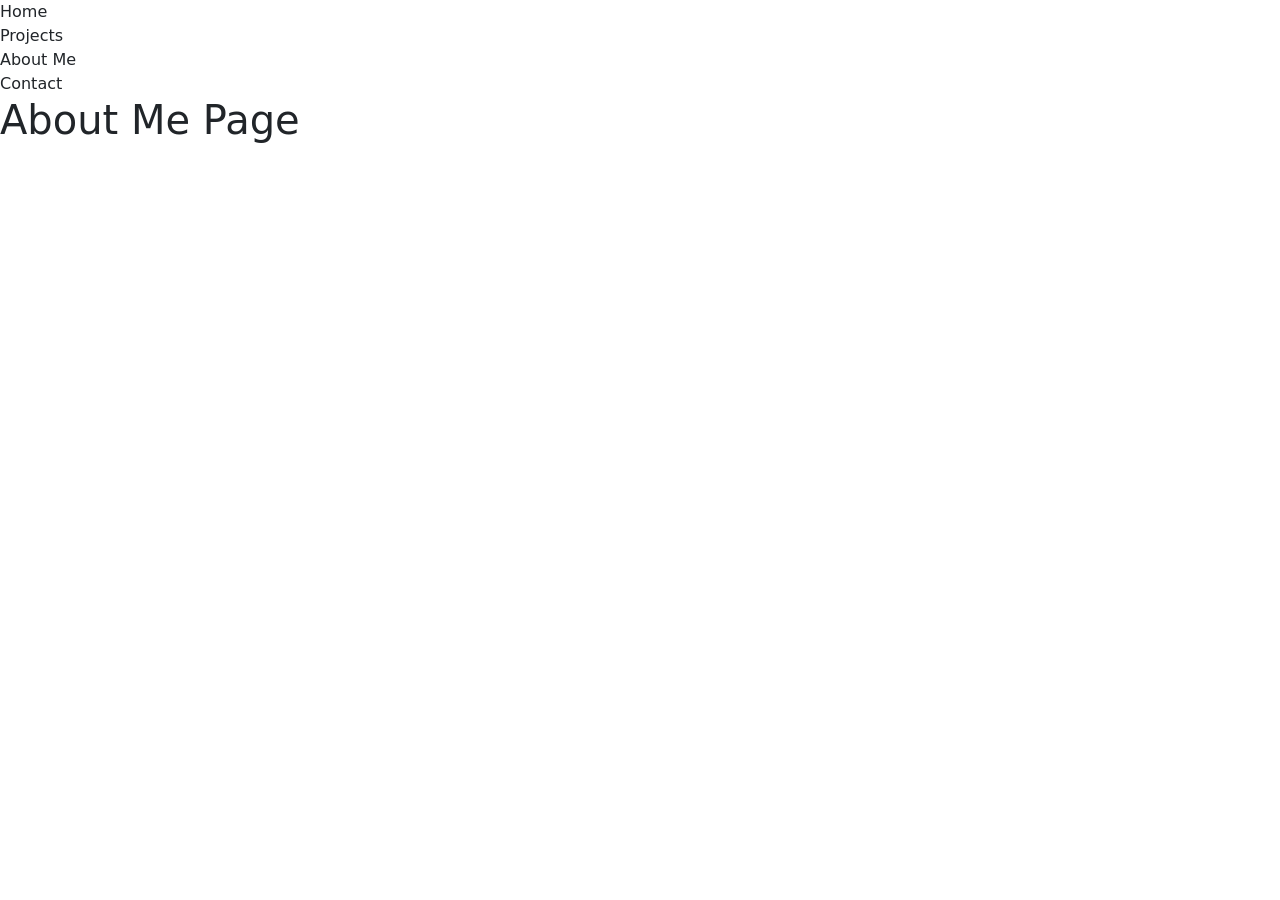
==== about.html @ b81b3b2b "Initial commit" ====
<!-- Home Page -->
<!-- 
In this assignment, you will need to create your own digital portfolio. 
You can use HTM, CSS, Bootstrap, JavaScript and/or any other frontend framework.
DUE: APRIL 14
-->
<!DOCTYPE html>
<html lang="en">
<head>
    <meta charset="UTF-8">
    <meta name="viewport" content="width=device-width, initial-scale=1.0">
    <title>About Me</title>
    <link href="https://cdn.jsdelivr.net/npm/bootstrap@5.3.8/dist/css/bootstrap.min.css" rel="stylesheet" integrity="sha384-sRIl4kxILFvY47J16cr9ZwB07vP4J8+LH7qKQnuqkuIAvNWLzeN8tE5YBujZqJLB" crossorigin="anonymous"></linkink>
</head>
<body>
    <!-- Navigation Ribbon -->
    <div class="navigation-ribbon">
        <a href="home.html" class="nav-link">Home</a>
        <a href="projects.html" class="nav-link">Projects</a>
        <a href="about.html" class="nav-link">About Me</a>
        <a href="contact.html" class="nav-link">Contact</a>
    </div>
    <!-- The main section of the page -->
    <div class="main-container">
        <h1>About Me Page</h1>
    </div>
    <!-- Video and Ribbon container -->
    <div class="video-ribbon">
        <video autoplay muted loop playsinline class="bg-video">
            <source src="your-video.mp4" type="video/mp4">
            Your browser does not support the video tag.
        </video>

    </div>
    <script src="https://cdn.jsdelivr.net/npm/bootstrap@5.3.8/dist/js/bootstrap.bundle.min.js" integrity="sha384-FKyoEForCGlyvwx9Hj09JcYn3nv7wiPVlz7YYwJrWVcXK/BmnVDxM+D2scQbITxI" crossorigin="anonymous"></script>
</body>
</html>
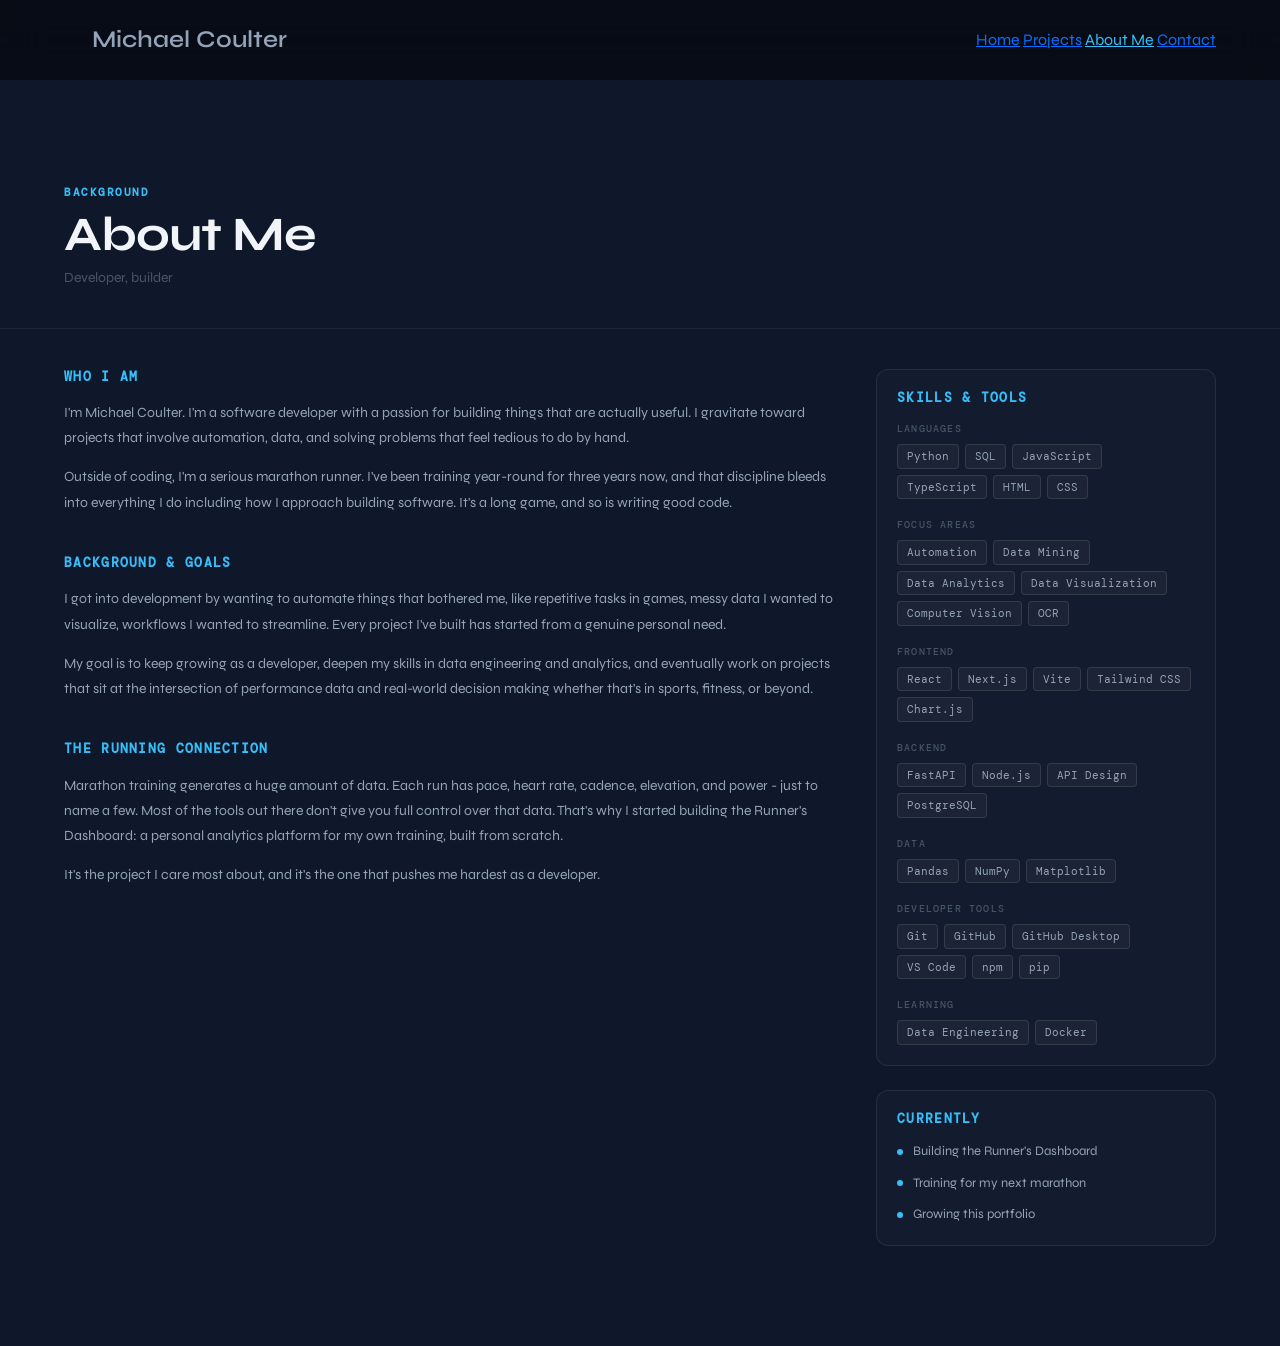
==== commit 0193b025: "Finished portfolio" ====
--- a/about.html
+++ b/about.html
@@ -1,37 +1,138 @@
-<!-- Home Page -->
-<!-- 
-In this assignment, you will need to create your own digital portfolio. 
-You can use HTM, CSS, Bootstrap, JavaScript and/or any other frontend framework.
-DUE: APRIL 14
--->
 <!DOCTYPE html>
 <html lang="en">
 <head>
     <meta charset="UTF-8">
     <meta name="viewport" content="width=device-width, initial-scale=1.0">
-    <title>About Me</title>
-    <link href="https://cdn.jsdelivr.net/npm/bootstrap@5.3.8/dist/css/bootstrap.min.css" rel="stylesheet" integrity="sha384-sRIl4kxILFvY47J16cr9ZwB07vP4J8+LH7qKQnuqkuIAvNWLzeN8tE5YBujZqJLB" crossorigin="anonymous"></linkink>
+    <title>About</title>
+    <link href="https://cdn.jsdelivr.net/npm/bootstrap@5.3.8/dist/css/bootstrap.min.css" rel="stylesheet" integrity="sha384-sRIl4kxILFvY47J16cr9ZwB07vP4J8+LH7qKQnuqkuIAvNWLzeN8tE5YBujZqJLB" crossorigin="anonymous">
+    <link href="https://fonts.googleapis.com/css2?family=DM+Mono:wght@400;500&family=Syne:wght@400;600;700&display=swap" rel="stylesheet">
+    <link href="portfolio.css" rel="stylesheet">
+    <link href="about.css" rel="stylesheet">
 </head>
 <body>
-    <!-- Navigation Ribbon -->
-    <div class="navigation-ribbon">
-        <a href="home.html" class="nav-link">Home</a>
-        <a href="projects.html" class="nav-link">Projects</a>
-        <a href="about.html" class="nav-link">About Me</a>
-        <a href="contact.html" class="nav-link">Contact</a>
+    <nav class="navigation-ribbon">
+        <div class="nav-container">
+            <div><a href="index.html" class="btn-name">Michael Coulter</a></div>
+            <div class="nav-links">
+                <a href="index.html">Home</a>
+                <a href="projects.html">Projects</a>
+                <a href="about.html" class="active">About Me</a>
+                <a href="contact.html">Contact</a>
+            </div>
+        </div>
+    </nav>
+    <div class="about-page-header">
+        <span class="about-page-label">Background</span>
+        <h1 class="about-page-title">About Me</h1>
+        <p class="about-page-sub">Developer, builder</p>
     </div>
-    <!-- The main section of the page -->
-    <div class="main-container">
-        <h1>About Me Page</h1>
+    <div class="about-main">
+        <div class="about-left">
+            <div class="about-block">
+                <h2 class="about-block-title">Who I am</h2>
+                <p class="about-text">I'm Michael Coulter. I'm a software developer with a passion for building things that are actually useful. I gravitate toward projects that involve automation, data, and solving problems that feel tedious to do by hand.</p>
+                <p class="about-text">Outside of coding, I'm a serious marathon runner. I've been training year-round for three years now, and that discipline bleeds into everything I do including how I approach building software. It's a long game, and so is writing good code.</p>
+            </div>
+            <div class="about-block">
+                <h2 class="about-block-title">Background & goals</h2>
+                <p class="about-text">I got into development by wanting to automate things that bothered me, like repetitive tasks in games, messy data I wanted to visualize, workflows I wanted to streamline. Every project I've built has started from a genuine personal need.</p>
+                <p class="about-text">My goal is to keep growing as a developer, deepen my skills in data engineering and analytics, and eventually work on projects that sit at the intersection of performance data and real-world decision making whether that's in sports, fitness, or beyond.</p>
+            </div>
+            <div class="about-block">
+                <h2 class="about-block-title">The running connection</h2>
+                <p class="about-text">Marathon training generates a huge amount of data. Each run has pace, heart rate, cadence, elevation, and power - just to name a few. Most of the tools out there don't give you full control over that data. That's why I started building the Runner's Dashboard: a personal analytics platform for my own training, built from scratch.</p>
+                <p class="about-text">It's the project I care most about, and it's the one that pushes me hardest as a developer.</p>
+            </div>
+        </div>
+        <div class="about-right">
+            <div class="skills-block">
+                <h2 class="about-block-title">Skills & tools</h2>
+                <div class="skills-group">
+                    <span class="skills-group-label">Languages</span>
+                    <div class="skills-list">
+                        <span class="skill-pill">Python</span>
+                        <span class="skill-pill">SQL</span>
+                        <span class="skill-pill">JavaScript</span>
+                        <span class="skill-pill">TypeScript</span>
+                        <span class="skill-pill">HTML</span>
+                        <span class="skill-pill">CSS</span>
+                    </div>
+                </div>
+                <div class="skills-group">
+                    <span class="skills-group-label">Focus Areas</span>
+                    <div class="skills-list">
+                        <span class="skill-pill">Automation</span>
+                        <span class="skill-pill">Data Mining</span>
+                        <span class="skill-pill">Data Analytics</span>
+                        <span class="skill-pill">Data Visualization</span>
+                        <span class="skill-pill">Computer Vision</span>
+                        <span class="skill-pill">OCR</span>
+                    </div>
+                </div>
+                <div class="skills-group">
+                    <span class="skills-group-label">Frontend</span>
+                    <div class="skills-list">
+                        <span class="skill-pill">React</span>
+                        <span class="skill-pill">Next.js</span>
+                        <span class="skill-pill">Vite</span>
+                        <span class="skill-pill">Tailwind CSS</span>
+                        <span class="skill-pill">Chart.js</span>
+                    </div>
+                </div>
+                <div class="skills-group">
+                    <span class="skills-group-label">Backend</span>
+                    <div class="skills-list">
+                        <span class="skill-pill">FastAPI</span>
+                        <span class="skill-pill">Node.js</span>
+                        <span class="skill-pill">API Design</span>
+                        <span class="skill-pill">PostgreSQL</span>
+                    </div>
+                </div>
+                <div class="skills-group">
+                    <span class="skills-group-label">Data</span>
+                    <div class="skills-list">
+                        <span class="skill-pill">Pandas</span>
+                        <span class="skill-pill">NumPy</span>
+                        <span class="skill-pill">Matplotlib</span>
+                    </div>
+                </div>
+                <div class="skills-group">
+                    <span class="skills-group-label">Developer Tools</span>
+                    <div class="skills-list">
+                        <span class="skill-pill">Git</span>
+                        <span class="skill-pill">GitHub</span>
+                        <span class="skill-pill">GitHub Desktop</span>
+                        <span class="skill-pill">VS Code</span>
+                        <span class="skill-pill">npm</span>
+                        <span class="skill-pill">pip</span>
+                    </div>
+                </div>
+                <div class="skills-group">
+                    <span class="skills-group-label">Learning</span>
+                    <div class="skills-list">
+                        <span class="skill-pill">Data Engineering</span>
+                        <span class="skill-pill">Docker</span>
+                    </div>
+                </div>
+            </div>
+            <div class="currently-block">
+                <h2 class="about-block-title">Currently</h2>
+                <ul class="currently-list">
+                    <li class="currently-item">
+                        <span class="currently-dot"></span>
+                        <span>Building the Runner's Dashboard</span>
+                    </li>
+                    <li class="currently-item">
+                        <span class="currently-dot"></span>
+                        <span>Training for my next marathon</span>
+                    </li>
+                    <li class="currently-item">
+                        <span class="currently-dot"></span>
+                        <span>Growing this portfolio</span>
+                    </li>
+                </ul>
+            </div>
+        </div>
     </div>
-    <!-- Video and Ribbon container -->
-    <div class="video-ribbon">
-        <video autoplay muted loop playsinline class="bg-video">
-            <source src="your-video.mp4" type="video/mp4">
-            Your browser does not support the video tag.
-        </video>
-
-    </div>
-    <script src="https://cdn.jsdelivr.net/npm/bootstrap@5.3.8/dist/js/bootstrap.bundle.min.js" integrity="sha384-FKyoEForCGlyvwx9Hj09JcYn3nv7wiPVlz7YYwJrWVcXK/BmnVDxM+D2scQbITxI" crossorigin="anonymous"></script>
 </body>
-</html>+</html>
--- a/portfolio.css
+++ b/portfolio.css
@@ -0,0 +1,45 @@
+
+
+body {
+    margin-top: 5%;
+    font-family: 'Syne', sans-serif; 
+    background-color: #0f172a;
+    color: white;
+}
+
+/* NAVIGATION RIBBON  */
+.navigation-ribbon {
+    position: fixed;
+    top: 0;
+    width: 100%;
+    padding: 10px 0;
+    z-index: 1000;
+    background-color: #00000078;
+    -webkit-backdrop-filter: blur(20px);
+    backdrop-filter: blur(20px);
+}
+.nav-container {
+    width: 90%;
+    margin: auto;
+    display: flex;
+    justify-content: space-between;
+    align-items: center;
+}
+
+/* NAVIGATION NAME */
+.btn-name {
+    font-family: 'Syne', sans-serif;
+    font-size: 24px;
+    font-weight: 600;
+    padding: 12px 28px;
+    border-radius: 8px;
+    color: #94a3b8;
+    text-decoration: none;
+    transition: border-color 0.2s ease, color 0.2s ease, transform 0.15s ease;
+    display: inline-block;
+}
+.btn-name:hover {
+    border-color: rgba(255,255,255,0.35);
+    color: #e2e8f0;
+    transform: translateY(-1px);
+}
--- a/about.css
+++ b/about.css
@@ -0,0 +1,141 @@
+ /* ########## HEADER ##########  */
+.about-page-header {
+    padding: 120px 5% 40px;
+    border-bottom: 0.5px solid rgba(255,255,255,0.07);
+    margin-bottom: 40px;
+}
+.about-page-label {
+    font-size: 11px;
+    font-weight: 600;
+    letter-spacing: 0.14em;
+    text-transform: uppercase;
+    color: #38bdf8;
+    display: block;
+    margin-bottom: 10px;
+    font-family: 'DM Mono', monospace;
+}
+.about-page-title {
+    font-size: 48px;
+    font-weight: 700;
+    color: #f1f5f9;
+    margin: 0 0 8px;
+    letter-spacing: -0.02em;
+    line-height: 1;
+}
+.about-page-sub {
+    font-size: 14px;
+    color: #475569;
+    margin: 0;
+}
+
+.about-main {
+    display: grid;
+    grid-template-columns: 1fr 340px;
+    gap: 40px;
+    padding: 0 5% 100px;
+    align-items: start;
+}
+
+/* ########## LEFT SECTION ########## */
+.about-block {
+    margin-bottom: 40px;
+}
+.about-block-title {
+    font-size: 13px;
+    font-weight: 600;
+    letter-spacing: 0.1em;
+    text-transform: uppercase;
+    color: #38bdf8;
+    margin: 0 0 16px;
+    font-family: 'DM Mono', monospace;
+    text-decoration: none;
+}
+.about-text {
+    font-size: 14px;
+    color: #94a3b8;
+    line-height: 1.8;
+    margin: 0 0 14px;
+}
+.about-text:last-child { margin-bottom: 0; }
+
+/* ########## RIGHT SECTION ########## */
+.about-right {
+    position: sticky;
+    top: 90px;
+    display: flex;
+    flex-direction: column;
+    gap: 24px;
+}
+.skills-block, .currently-block {
+    background: rgba(255,255,255,0.02);
+    border: 0.5px solid rgba(255,255,255,0.08);
+    border-radius: 12px;
+    padding: 20px;
+}
+.skills-group {
+    margin-bottom: 18px;
+}
+.skills-group:last-child { margin-bottom: 0; }
+.skills-group-label {
+    font-size: 10px;
+    font-family: 'DM Mono', monospace;
+    font-weight: 500;
+    letter-spacing: 0.12em;
+    text-transform: uppercase;
+    color: #475569;
+    display: block;
+    margin-bottom: 8px;
+}
+.skills-list {
+    display: flex;
+    flex-wrap: wrap;
+    gap: 6px;
+}
+.skill-pill {
+    font-size: 11px;
+    font-family: 'DM Mono', monospace;
+    color: #94a3b8;
+    background: rgba(255,255,255,0.04);
+    border: 0.5px solid rgba(255,255,255,0.1);
+    border-radius: 4px;
+    padding: 3px 9px;
+}
+
+/*  Currently */
+.currently-list {
+    list-style: none;
+    padding: 0;
+    margin: 0;
+    display: flex;
+    flex-direction: column;
+    gap: 12px;
+}
+.currently-item {
+    display: flex;
+    align-items: center;
+    gap: 10px;
+    font-size: 13px;
+    color: #94a3b8;
+}
+.currently-dot {
+    width: 6px;
+    height: 6px;
+    border-radius: 50%;
+    background: #38bdf8;
+    flex-shrink: 0;
+    animation: blink 2s ease-in-out infinite;
+}
+.currently-dot:nth-child(odd) { animation-delay: 0.5s; }
+@keyframes blink {
+    0%, 100% { opacity: 1; }
+    50%       { opacity: 0.3; }
+}
+
+
+/* ########## NAV LINKS ########## */
+.nav-links a.active { color: #38bdf8; }
+
+@media (max-width: 800px) {
+    .about-main { grid-template-columns: 1fr; }
+    .about-right { position: static; }
+}
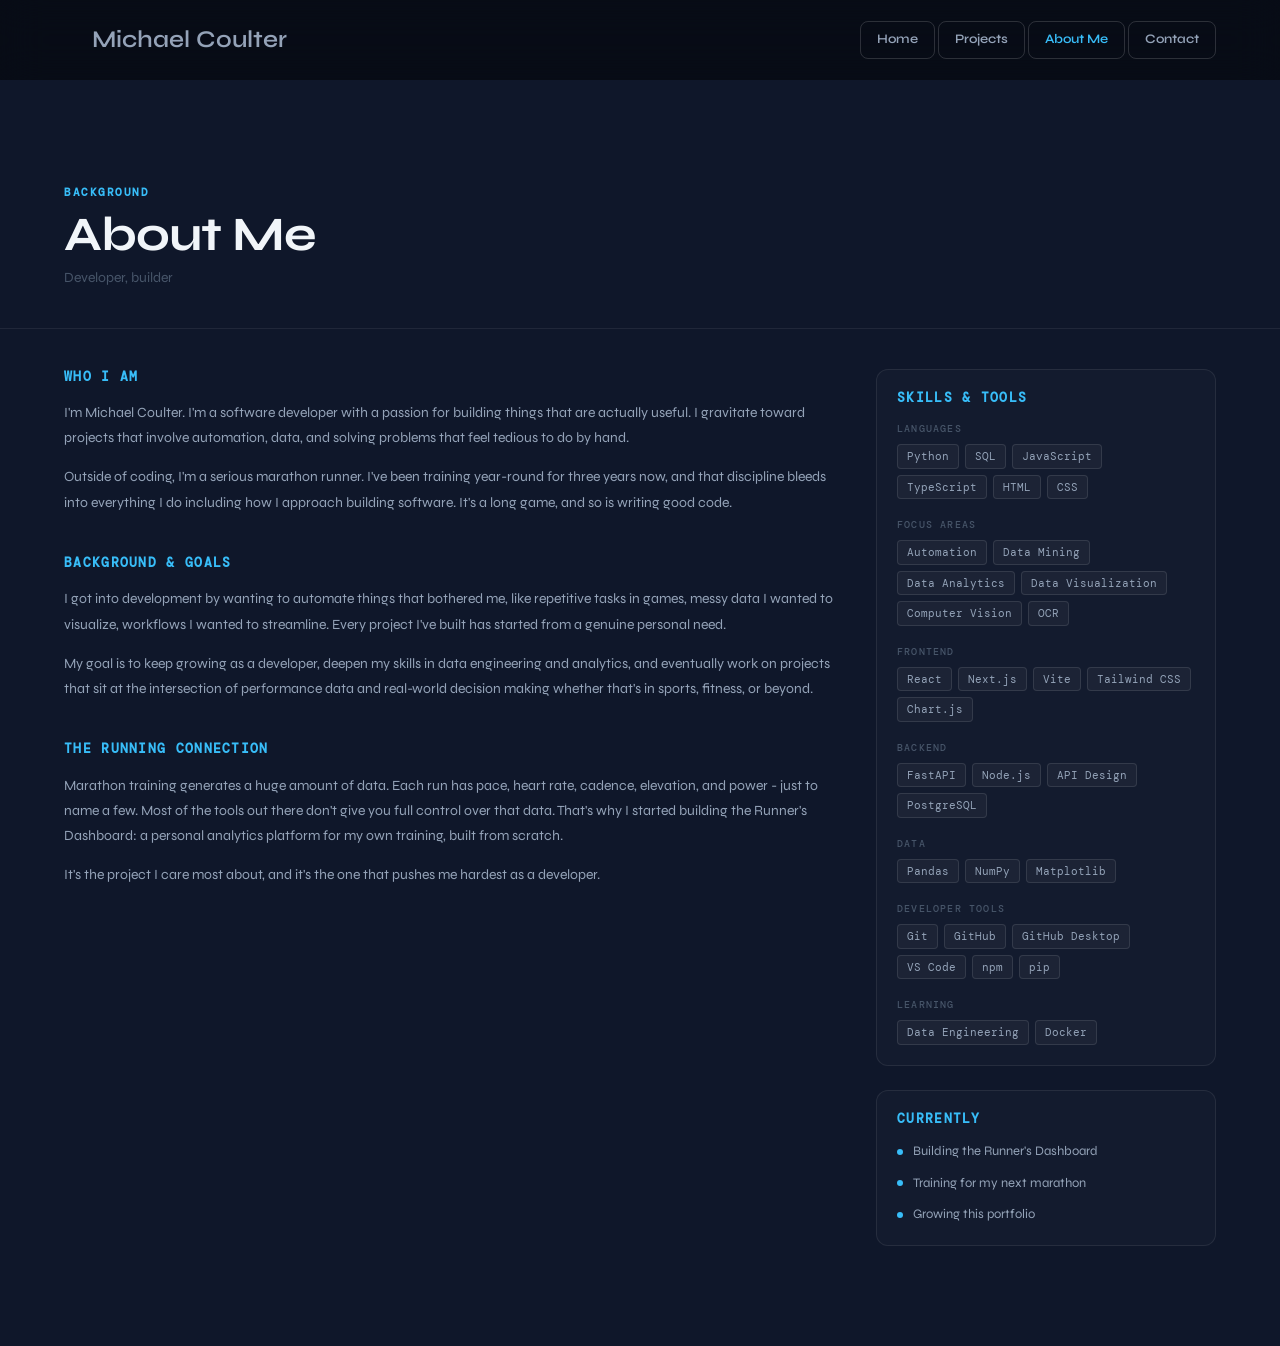
==== commit 211678dc: "Styled nav-links" ====
--- a/about.html
+++ b/about.html
@@ -3,7 +3,7 @@
 <head>
     <meta charset="UTF-8">
     <meta name="viewport" content="width=device-width, initial-scale=1.0">
-    <title>About</title>
+    <title>About Me</title>
     <link href="https://cdn.jsdelivr.net/npm/bootstrap@5.3.8/dist/css/bootstrap.min.css" rel="stylesheet" integrity="sha384-sRIl4kxILFvY47J16cr9ZwB07vP4J8+LH7qKQnuqkuIAvNWLzeN8tE5YBujZqJLB" crossorigin="anonymous">
     <link href="https://fonts.googleapis.com/css2?family=DM+Mono:wght@400;500&family=Syne:wght@400;600;700&display=swap" rel="stylesheet">
     <link href="portfolio.css" rel="stylesheet">
--- a/portfolio.css
+++ b/portfolio.css
@@ -26,6 +26,24 @@
     align-items: center;
 }
 
+.nav-links a {
+    font-family: 'Syne', sans-serif;
+    font-size: 13px;
+    font-weight: 600;
+    padding: 8px 16px;
+    border-radius: 8px;
+    border: 0.5px solid rgba(255,255,255,0.15);
+    color: #94a3b8;
+    text-decoration: none;
+    transition: border-color 0.2s ease, color 0.2s ease, transform 0.15s ease;
+    display: inline-block;
+}
+.nav-links a:hover {
+    border-color: rgba(255,255,255,0.35);
+    color: #e2e8f0;
+    transform: translateY(-1px);
+}
+
 /* NAVIGATION NAME */
 .btn-name {
     font-family: 'Syne', sans-serif;
@@ -42,4 +60,24 @@
     border-color: rgba(255,255,255,0.35);
     color: #e2e8f0;
     transform: translateY(-1px);
+}
+
+
+
+/* ################ Nav active state ################ */
+.nav-links a.active {
+    color: #38bdf8;
+}
+
+/* ################ Responsive ################ */
+@media (max-width: 900px) {
+    .projects-main {
+        grid-template-columns: 1fr;
+    }
+    .video-panel {
+        position: static;
+    }
+    .projects-page-title {
+        font-size: 36px;
+    }
 }
--- a/about.css
+++ b/about.css
@@ -132,10 +132,3 @@
 }
 
 
-/* ########## NAV LINKS ########## */
-.nav-links a.active { color: #38bdf8; }
-
-@media (max-width: 800px) {
-    .about-main { grid-template-columns: 1fr; }
-    .about-right { position: static; }
-}
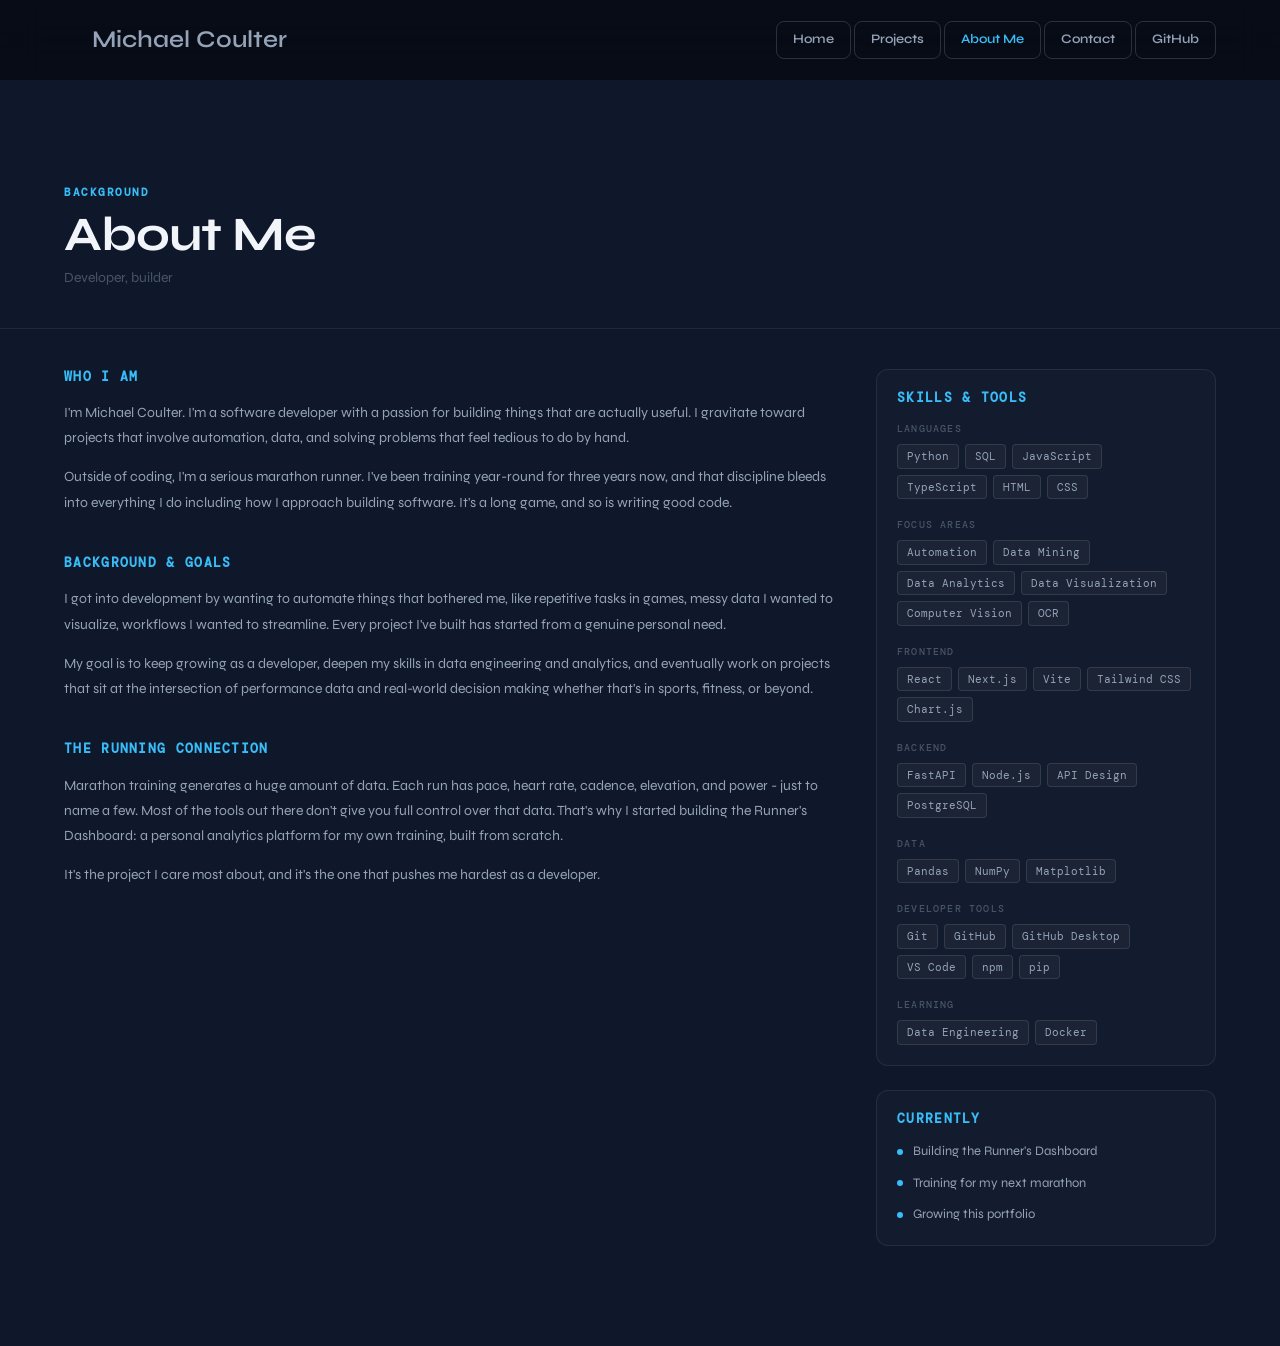
==== commit e31cad09: "added github link to nav bar" ====
--- a/about.html
+++ b/about.html
@@ -18,6 +18,7 @@
                 <a href="projects.html">Projects</a>
                 <a href="about.html" class="active">About Me</a>
                 <a href="contact.html">Contact</a>
+                <a href="https://github.com/MichaelCoulter45">GitHub</a>
             </div>
         </div>
     </nav>
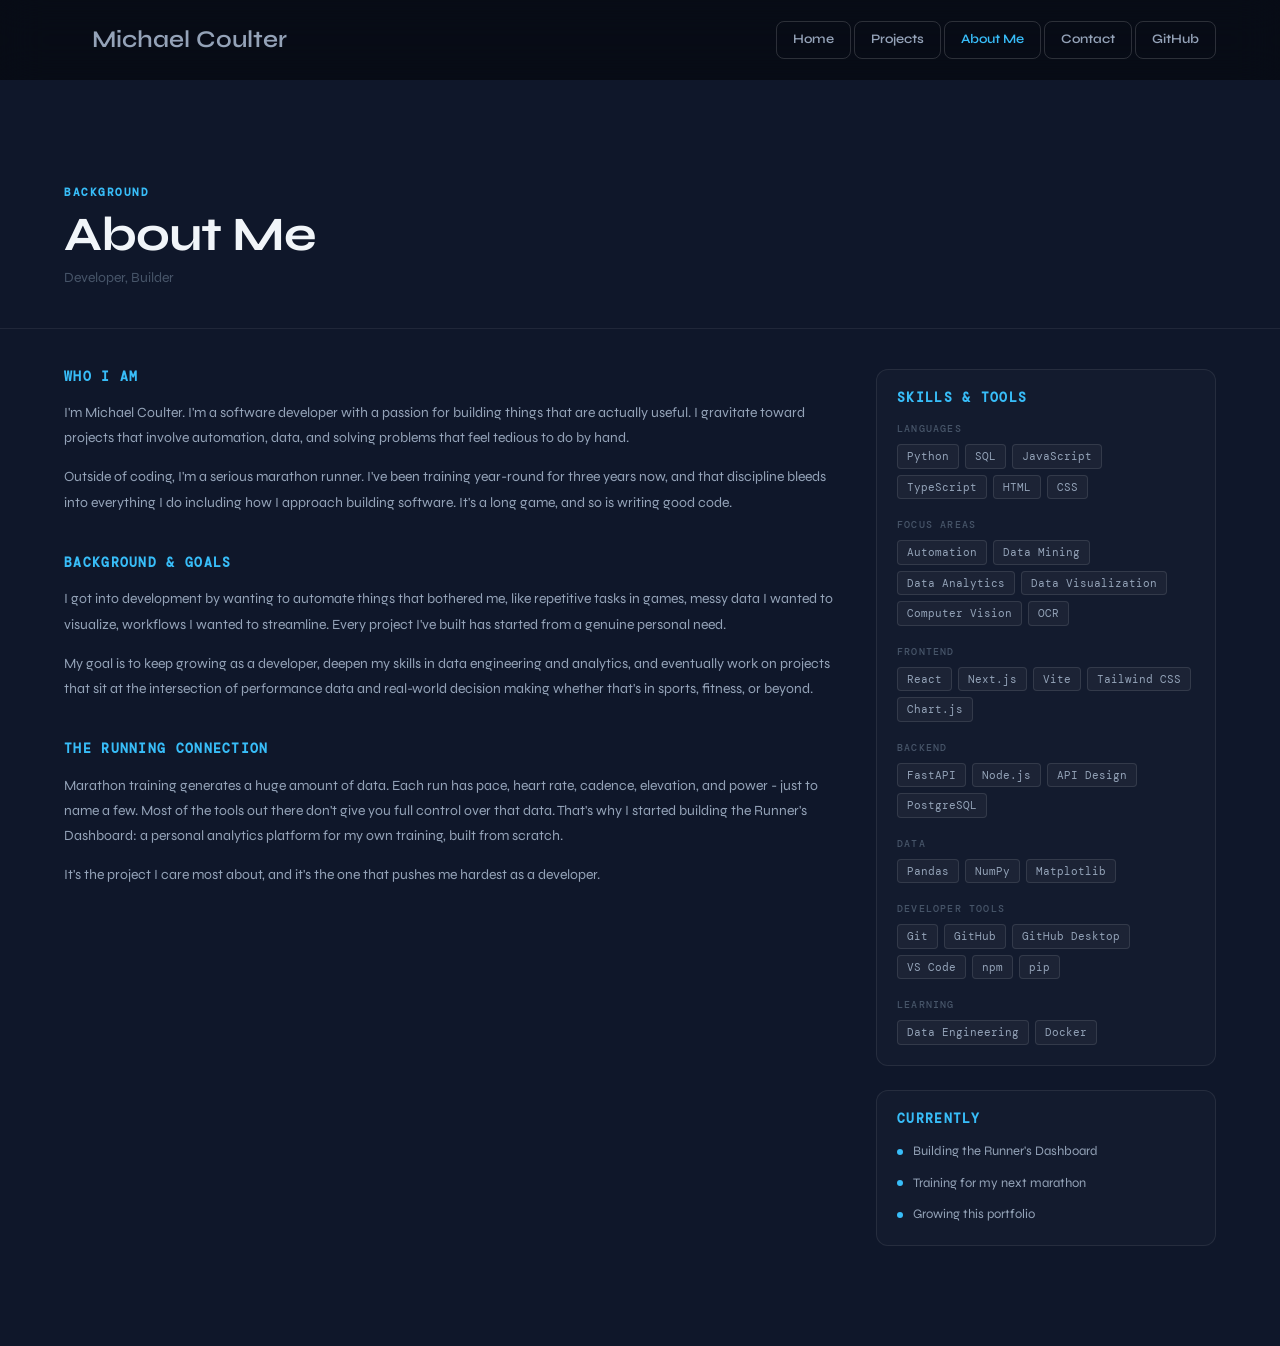
==== commit 53399805: "Partial update to portfolio" ====
--- a/about.html
+++ b/about.html
@@ -25,7 +25,7 @@
     <div class="about-page-header">
         <span class="about-page-label">Background</span>
         <h1 class="about-page-title">About Me</h1>
-        <p class="about-page-sub">Developer, builder</p>
+        <p class="about-page-sub">Developer, Builder</p>
     </div>
     <div class="about-main">
         <div class="about-left">
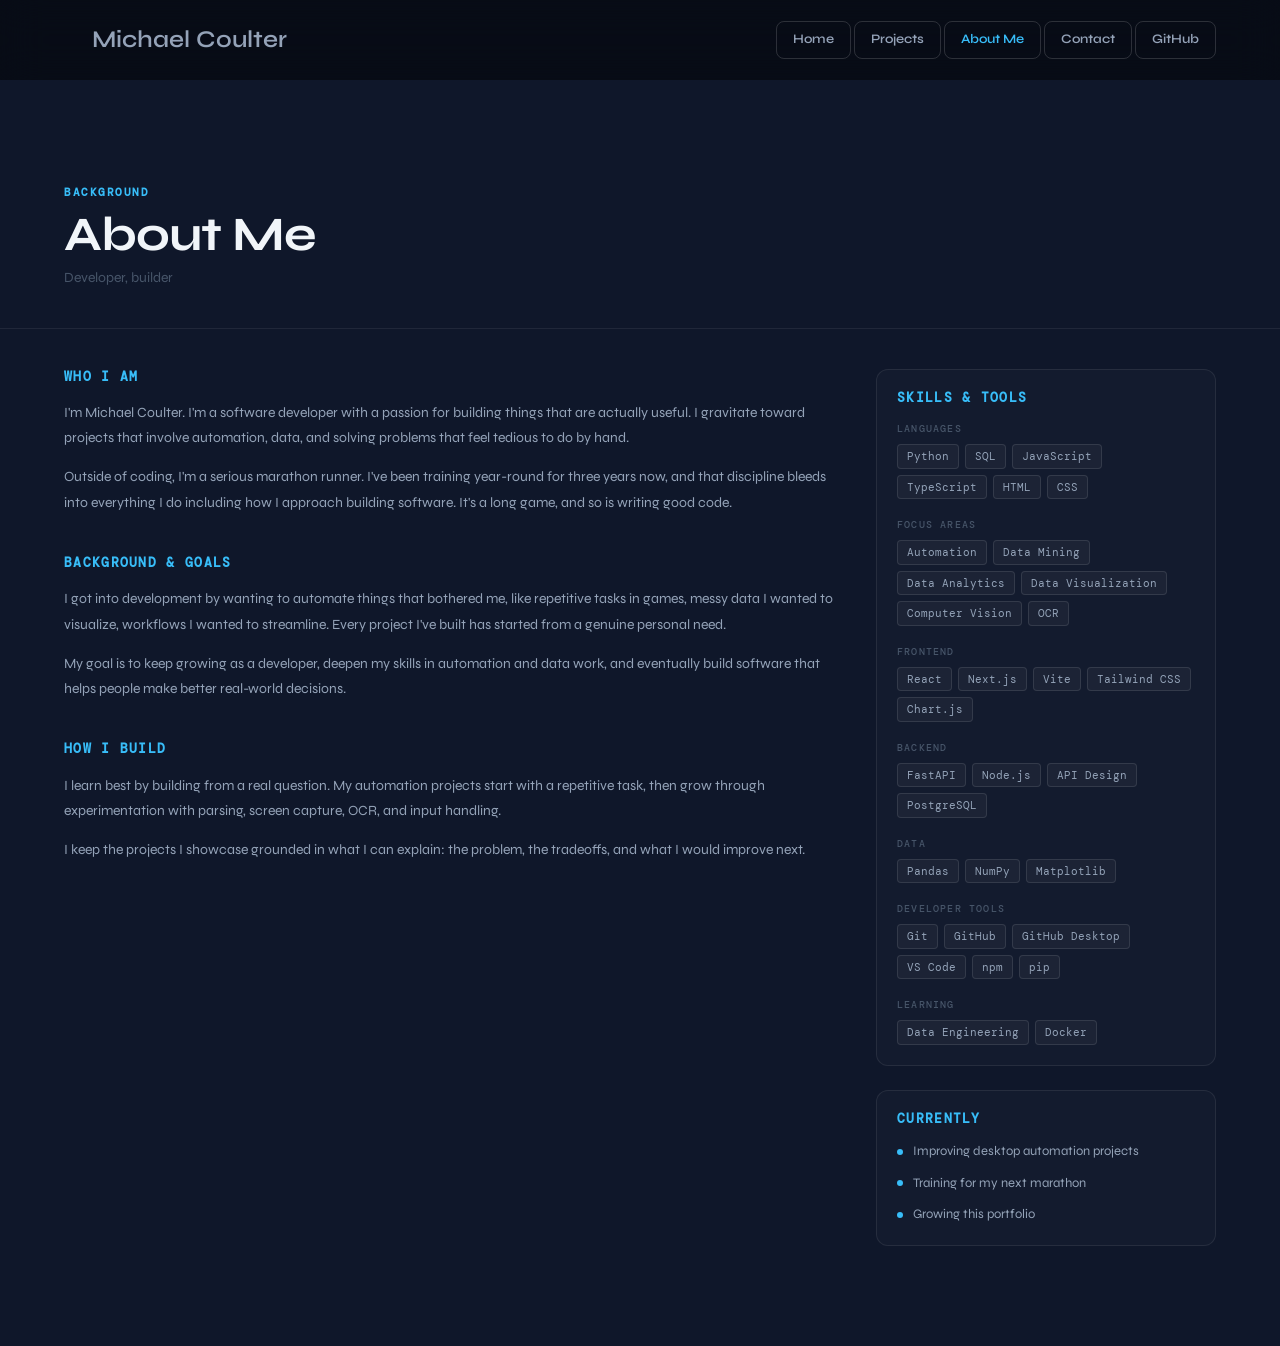
==== commit 0042bf31: "Updated" ====
--- a/about.html
+++ b/about.html
@@ -25,7 +25,7 @@
     <div class="about-page-header">
         <span class="about-page-label">Background</span>
         <h1 class="about-page-title">About Me</h1>
-        <p class="about-page-sub">Developer, Builder</p>
+        <p class="about-page-sub">Developer, builder</p>
     </div>
     <div class="about-main">
         <div class="about-left">
@@ -37,12 +37,12 @@
             <div class="about-block">
                 <h2 class="about-block-title">Background & goals</h2>
                 <p class="about-text">I got into development by wanting to automate things that bothered me, like repetitive tasks in games, messy data I wanted to visualize, workflows I wanted to streamline. Every project I've built has started from a genuine personal need.</p>
-                <p class="about-text">My goal is to keep growing as a developer, deepen my skills in data engineering and analytics, and eventually work on projects that sit at the intersection of performance data and real-world decision making whether that's in sports, fitness, or beyond.</p>
+                <p class="about-text">My goal is to keep growing as a developer, deepen my skills in automation and data work, and eventually build software that helps people make better real-world decisions.</p>
             </div>
             <div class="about-block">
-                <h2 class="about-block-title">The running connection</h2>
-                <p class="about-text">Marathon training generates a huge amount of data. Each run has pace, heart rate, cadence, elevation, and power - just to name a few. Most of the tools out there don't give you full control over that data. That's why I started building the Runner's Dashboard: a personal analytics platform for my own training, built from scratch.</p>
-                <p class="about-text">It's the project I care most about, and it's the one that pushes me hardest as a developer.</p>
+                <h2 class="about-block-title">How I build</h2>
+                <p class="about-text">I learn best by building from a real question. My automation projects start with a repetitive task, then grow through experimentation with parsing, screen capture, OCR, and input handling.</p>
+                <p class="about-text">I keep the projects I showcase grounded in what I can explain: the problem, the tradeoffs, and what I would improve next.</p>
             </div>
         </div>
         <div class="about-right">
@@ -121,7 +121,7 @@
                 <ul class="currently-list">
                     <li class="currently-item">
                         <span class="currently-dot"></span>
-                        <span>Building the Runner's Dashboard</span>
+                        <span>Improving desktop automation projects</span>
                     </li>
                     <li class="currently-item">
                         <span class="currently-dot"></span>
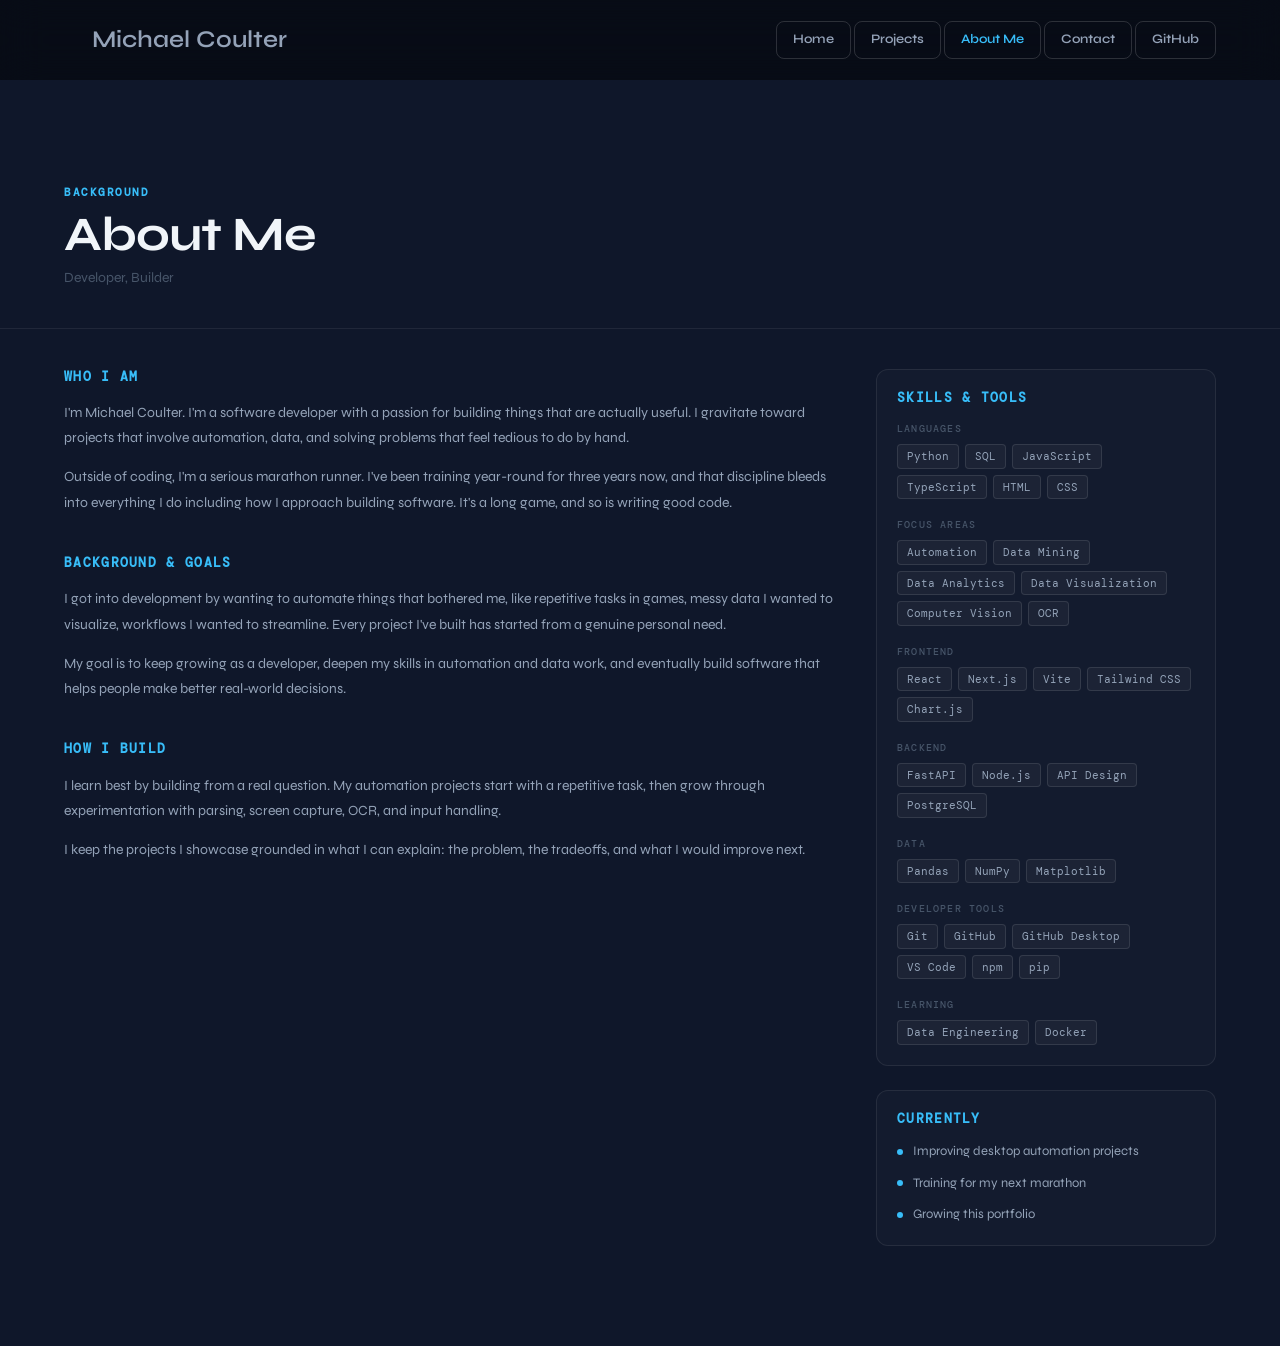
==== commit fd21eafd: "Merge branch 'main' of https://github.com/MichaelCoulter45/Portfolio" ====
--- a/about.html
+++ b/about.html
@@ -25,7 +25,7 @@
     <div class="about-page-header">
         <span class="about-page-label">Background</span>
         <h1 class="about-page-title">About Me</h1>
-        <p class="about-page-sub">Developer, builder</p>
+        <p class="about-page-sub">Developer, Builder</p>
     </div>
     <div class="about-main">
         <div class="about-left">
